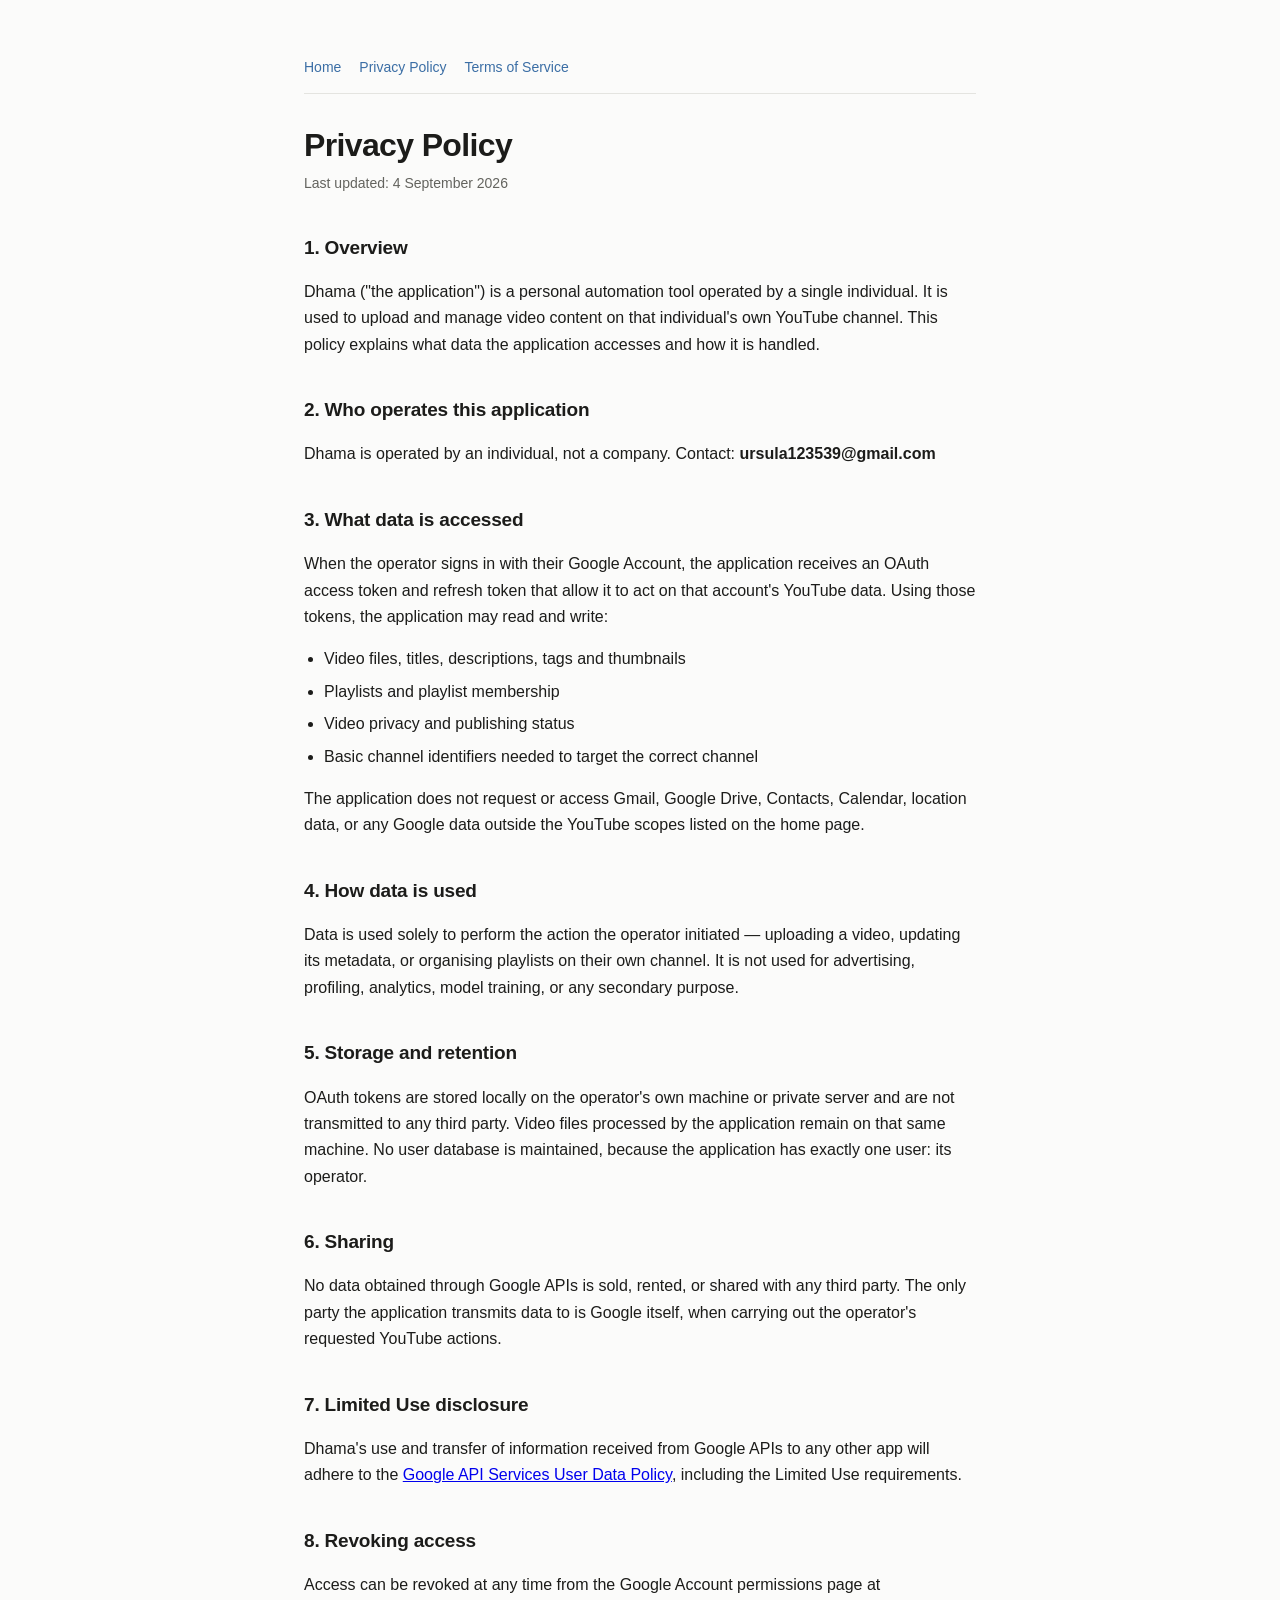
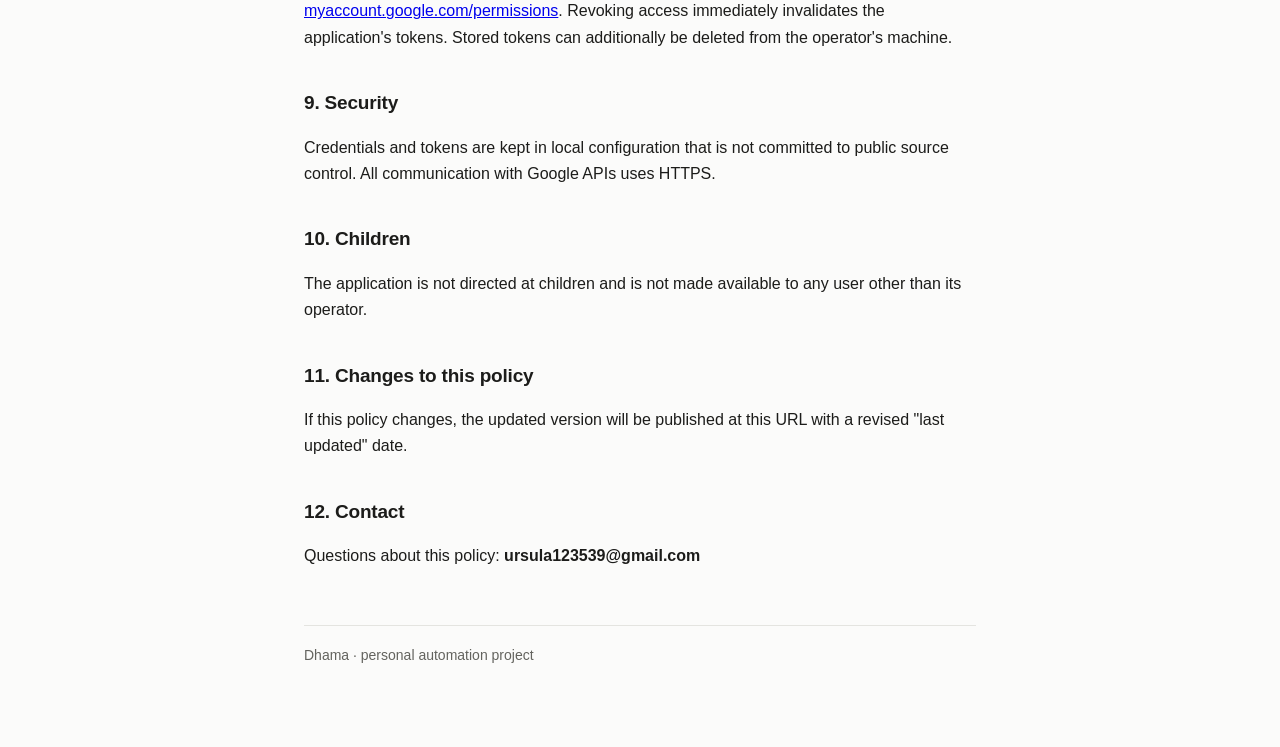
==== privacy.html @ e4a91e29 "Add Dhama home, privacy policy and terms pages" ====
<!doctype html>
<html lang="en">
<head>
<meta charset="utf-8">
<meta name="viewport" content="width=device-width,initial-scale=1">
<title>Privacy Policy — Dhama</title>
<link rel="stylesheet" href="style.css">
</head>
<body>
<div class="wrap">
<nav>
  <a href="./">Home</a>
  <a href="./privacy.html">Privacy Policy</a>
  <a href="./terms.html">Terms of Service</a>
</nav>

<h1>Privacy Policy</h1>
<p class="meta">Last updated: 4 September 2026</p>

<h2>1. Overview</h2>
<p>Dhama ("the application") is a personal automation tool operated by a single individual. It is used to upload and manage video content on that individual's own YouTube channel. This policy explains what data the application accesses and how it is handled.</p>

<h2>2. Who operates this application</h2>
<p>Dhama is operated by an individual, not a company. Contact: <strong>ursula123539@gmail.com</strong></p>

<h2>3. What data is accessed</h2>
<p>When the operator signs in with their Google Account, the application receives an OAuth access token and refresh token that allow it to act on that account's YouTube data. Using those tokens, the application may read and write:</p>
<ul>
  <li>Video files, titles, descriptions, tags and thumbnails</li>
  <li>Playlists and playlist membership</li>
  <li>Video privacy and publishing status</li>
  <li>Basic channel identifiers needed to target the correct channel</li>
</ul>
<p>The application does not request or access Gmail, Google Drive, Contacts, Calendar, location data, or any Google data outside the YouTube scopes listed on the home page.</p>

<h2>4. How data is used</h2>
<p>Data is used solely to perform the action the operator initiated — uploading a video, updating its metadata, or organising playlists on their own channel. It is not used for advertising, profiling, analytics, model training, or any secondary purpose.</p>

<h2>5. Storage and retention</h2>
<p>OAuth tokens are stored locally on the operator's own machine or private server and are not transmitted to any third party. Video files processed by the application remain on that same machine. No user database is maintained, because the application has exactly one user: its operator.</p>

<h2>6. Sharing</h2>
<p>No data obtained through Google APIs is sold, rented, or shared with any third party. The only party the application transmits data to is Google itself, when carrying out the operator's requested YouTube actions.</p>

<h2>7. Limited Use disclosure</h2>
<p>Dhama's use and transfer of information received from Google APIs to any other app will adhere to the <a href="https://developers.google.com/terms/api-services-user-data-policy">Google API Services User Data Policy</a>, including the Limited Use requirements.</p>

<h2>8. Revoking access</h2>
<p>Access can be revoked at any time from the Google Account permissions page at <a href="https://myaccount.google.com/permissions">myaccount.google.com/permissions</a>. Revoking access immediately invalidates the application's tokens. Stored tokens can additionally be deleted from the operator's machine.</p>

<h2>9. Security</h2>
<p>Credentials and tokens are kept in local configuration that is not committed to public source control. All communication with Google APIs uses HTTPS.</p>

<h2>10. Children</h2>
<p>The application is not directed at children and is not made available to any user other than its operator.</p>

<h2>11. Changes to this policy</h2>
<p>If this policy changes, the updated version will be published at this URL with a revised "last updated" date.</p>

<h2>12. Contact</h2>
<p>Questions about this policy: <strong>ursula123539@gmail.com</strong></p>

<footer>Dhama · personal automation project</footer>
</div>
</body>
</html>
---- style.css ----
:root{--bg:#fbfbfa;--fg:#1c1c1a;--muted:#63635e;--line:#e4e4e0;--accent:#3b6ea5}
@media (prefers-color-scheme:dark){:root{--bg:#17171a;--fg:#ececea;--muted:#a0a09a;--line:#2e2e33;--accent:#8ab4dd}}
*{box-sizing:border-box}
body{margin:0;background:var(--bg);color:var(--fg);font:16px/1.65 -apple-system,BlinkMacSystemFont,"Segoe UI",Roboto,Helvetica,Arial,sans-serif}
.wrap{max-width:720px;margin:0 auto;padding:56px 24px 80px}
h1{font-size:32px;line-height:1.2;margin:0 0 8px;letter-spacing:-.02em}
h2{font-size:19px;margin:36px 0 10px;letter-spacing:-.01em}
p,li{color:var(--fg)}
.lede{color:var(--muted);font-size:17px;margin:0 0 32px}
.meta{color:var(--muted);font-size:14px;margin-top:4px}
nav{border-bottom:1px solid var(--line);padding-bottom:14px;margin-bottom:32px;display:flex;gap:18px;flex-wrap:wrap}
nav a{color:var(--accent);text-decoration:none;font-size:14px}
nav a:hover{text-decoration:underline}
ul{padding-left:20px}
li{margin:6px 0}
footer{margin-top:56px;padding-top:18px;border-top:1px solid var(--line);color:var(--muted);font-size:14px}
code{background:var(--line);padding:2px 5px;border-radius:4px;font-size:13px}
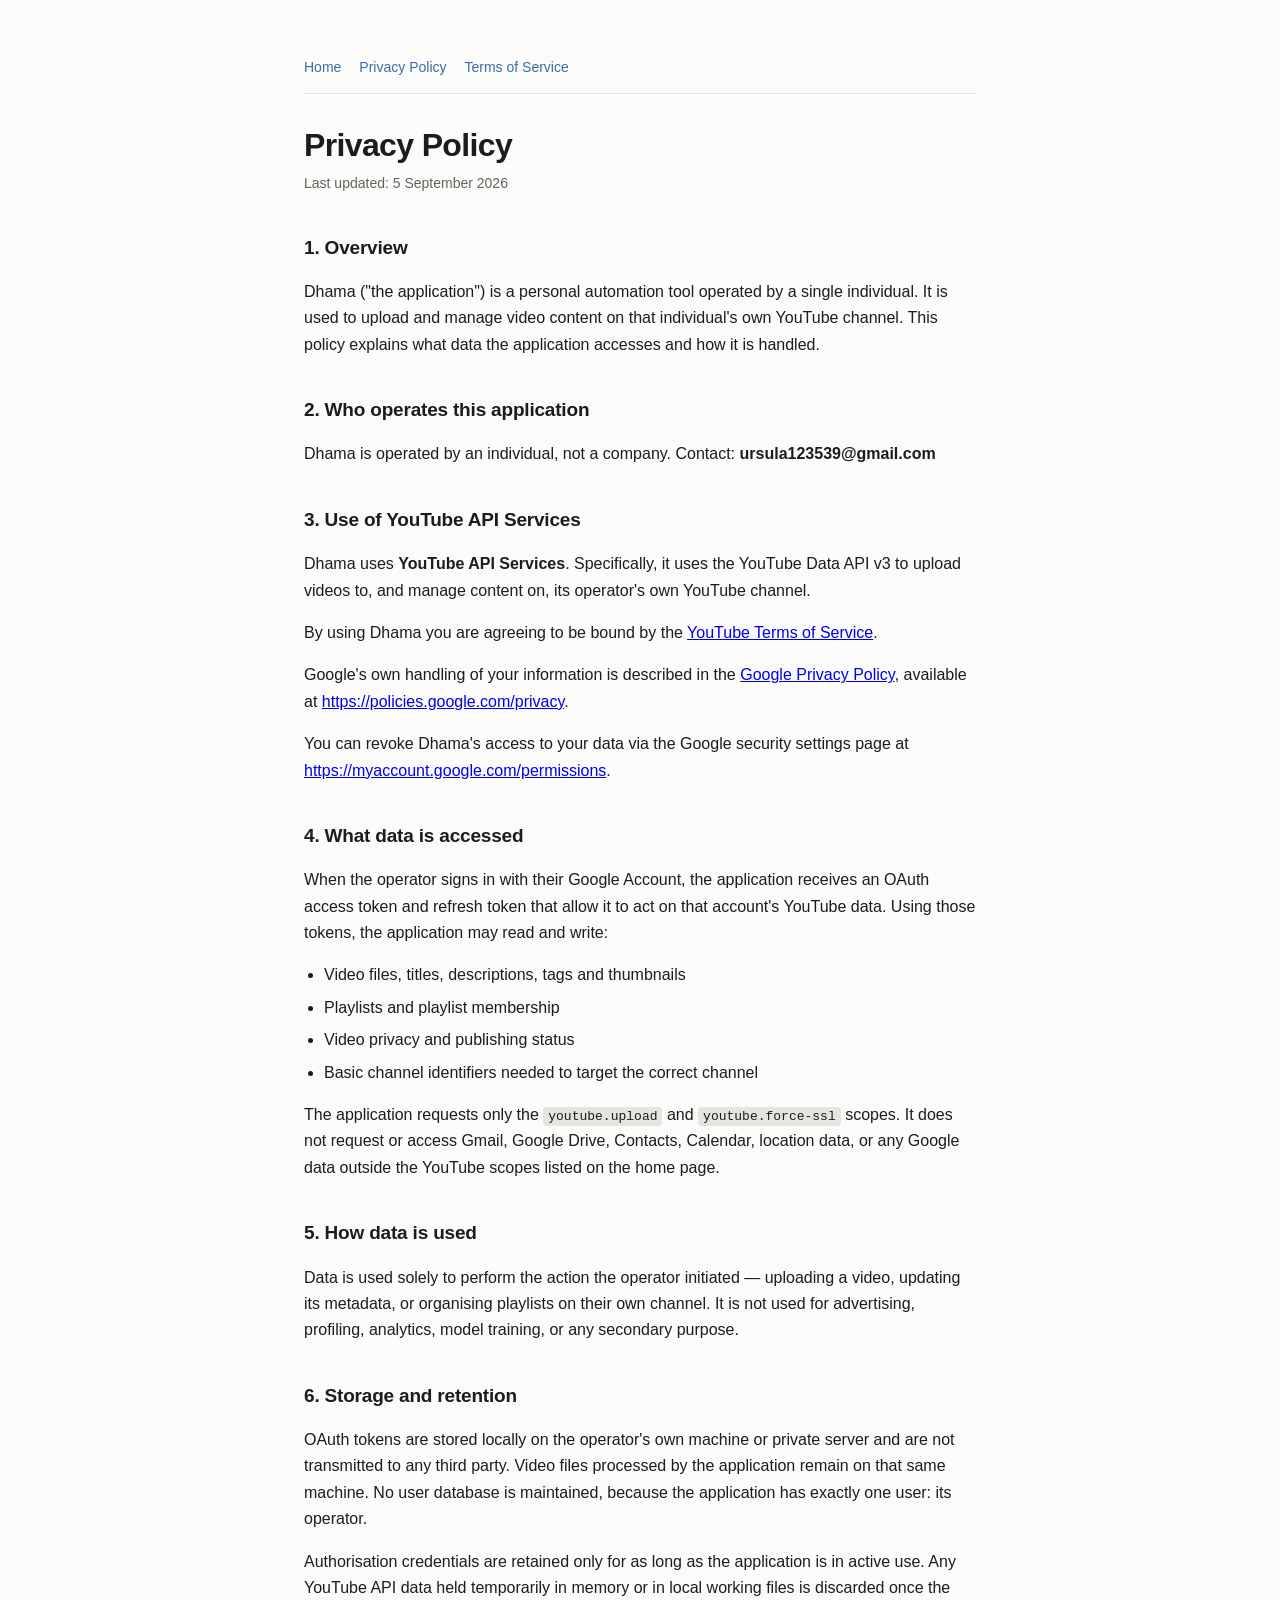
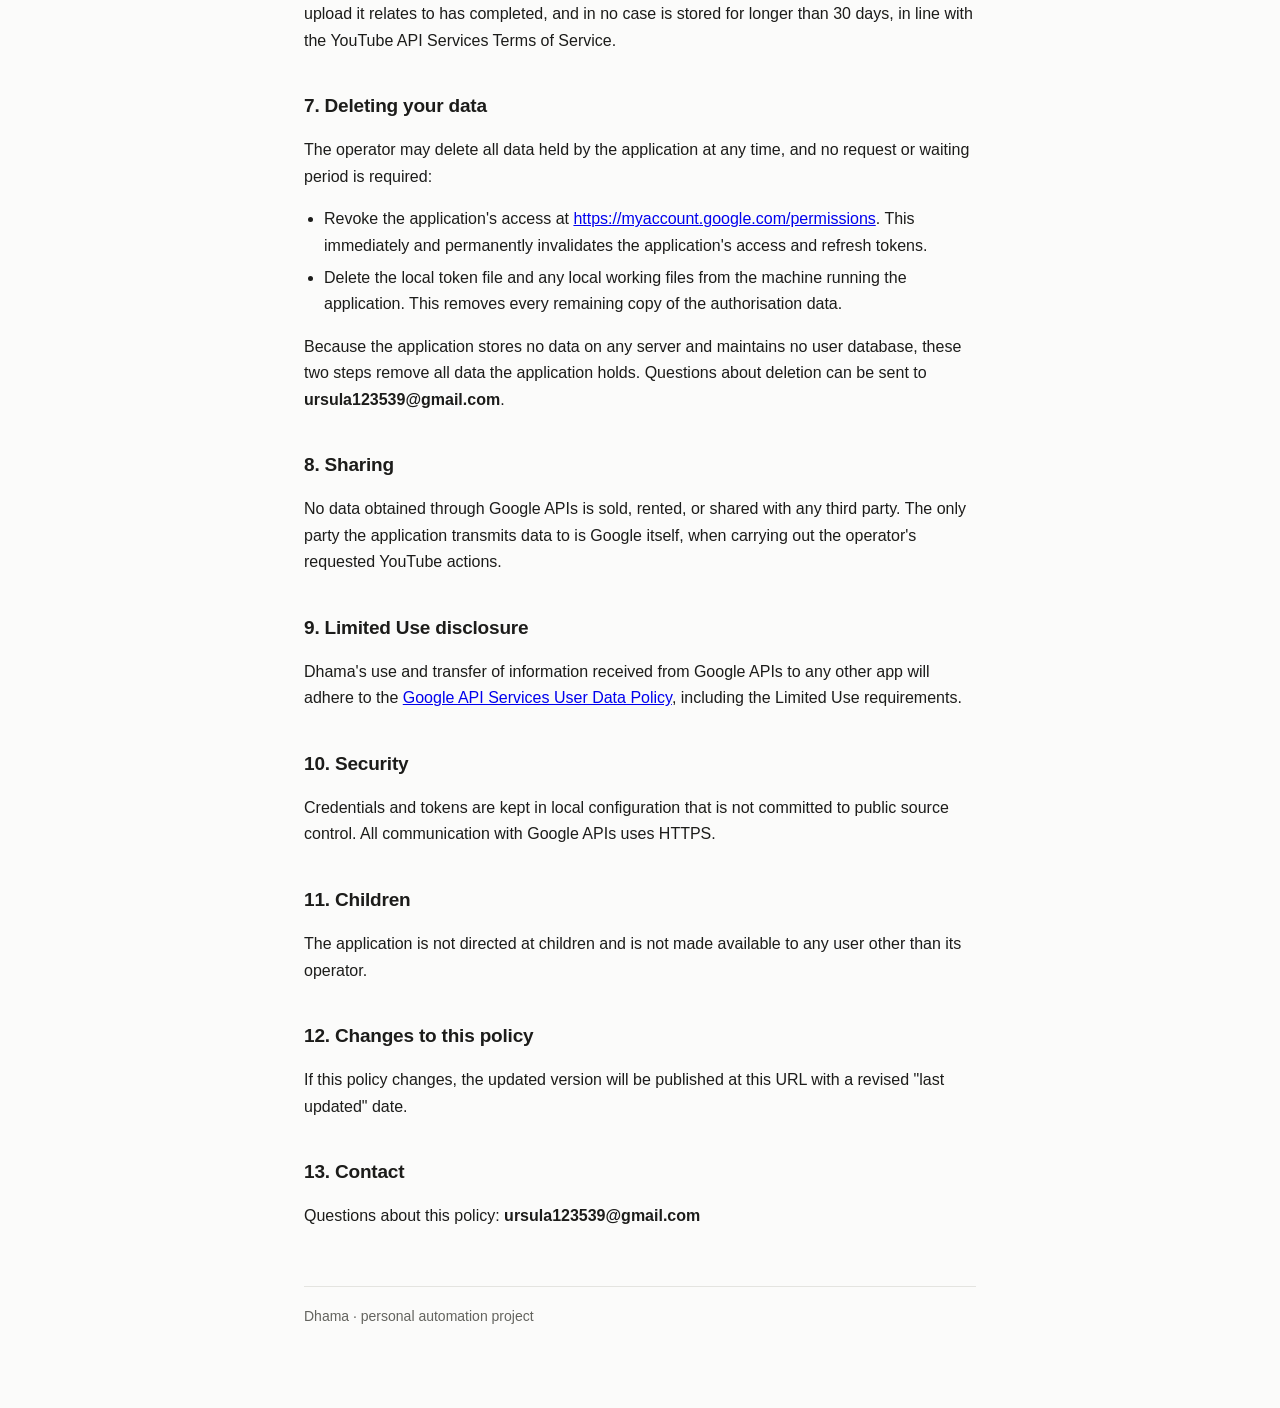
==== commit 291a3311: "Add files via upload" ====
--- a/privacy.html
+++ b/privacy.html
@@ -9,13 +9,13 @@
 <body>
 <div class="wrap">
 <nav>
-  <a href="./">Home</a>
-  <a href="./privacy.html">Privacy Policy</a>
-  <a href="./terms.html">Terms of Service</a>
+<a href="./">Home</a>
+<a href="./privacy.html">Privacy Policy</a>
+<a href="./terms.html">Terms of Service</a>
 </nav>
 
 <h1>Privacy Policy</h1>
-<p class="meta">Last updated: 4 September 2026</p>
+<p class="meta">Last updated: 5 September 2026</p>
 
 <h2>1. Overview</h2>
 <p>Dhama ("the application") is a personal automation tool operated by a single individual. It is used to upload and manage video content on that individual's own YouTube channel. This policy explains what data the application accesses and how it is handled.</p>
@@ -23,41 +23,53 @@
 <h2>2. Who operates this application</h2>
 <p>Dhama is operated by an individual, not a company. Contact: <strong>ursula123539@gmail.com</strong></p>
 
-<h2>3. What data is accessed</h2>
+<h2>3. Use of YouTube API Services</h2>
+<p>Dhama uses <strong>YouTube API Services</strong>. Specifically, it uses the YouTube Data API v3 to upload videos to, and manage content on, its operator's own YouTube channel.</p>
+<p>By using Dhama you are agreeing to be bound by the <a href="https://www.youtube.com/t/terms">YouTube Terms of Service</a>.</p>
+<p>Google's own handling of your information is described in the <a href="https://policies.google.com/privacy">Google Privacy Policy</a>, available at <a href="https://policies.google.com/privacy">https://policies.google.com/privacy</a>.</p>
+<p>You can revoke Dhama's access to your data via the Google security settings page at <a href="https://myaccount.google.com/permissions">https://myaccount.google.com/permissions</a>.</p>
+
+<h2>4. What data is accessed</h2>
 <p>When the operator signs in with their Google Account, the application receives an OAuth access token and refresh token that allow it to act on that account's YouTube data. Using those tokens, the application may read and write:</p>
 <ul>
-  <li>Video files, titles, descriptions, tags and thumbnails</li>
-  <li>Playlists and playlist membership</li>
-  <li>Video privacy and publishing status</li>
-  <li>Basic channel identifiers needed to target the correct channel</li>
+<li>Video files, titles, descriptions, tags and thumbnails</li>
+<li>Playlists and playlist membership</li>
+<li>Video privacy and publishing status</li>
+<li>Basic channel identifiers needed to target the correct channel</li>
 </ul>
-<p>The application does not request or access Gmail, Google Drive, Contacts, Calendar, location data, or any Google data outside the YouTube scopes listed on the home page.</p>
+<p>The application requests only the <code>youtube.upload</code> and <code>youtube.force-ssl</code> scopes. It does not request or access Gmail, Google Drive, Contacts, Calendar, location data, or any Google data outside the YouTube scopes listed on the home page.</p>
 
-<h2>4. How data is used</h2>
+<h2>5. How data is used</h2>
 <p>Data is used solely to perform the action the operator initiated — uploading a video, updating its metadata, or organising playlists on their own channel. It is not used for advertising, profiling, analytics, model training, or any secondary purpose.</p>
 
-<h2>5. Storage and retention</h2>
+<h2>6. Storage and retention</h2>
 <p>OAuth tokens are stored locally on the operator's own machine or private server and are not transmitted to any third party. Video files processed by the application remain on that same machine. No user database is maintained, because the application has exactly one user: its operator.</p>
+<p>Authorisation credentials are retained only for as long as the application is in active use. Any YouTube API data held temporarily in memory or in local working files is discarded once the upload it relates to has completed, and in no case is stored for longer than 30 days, in line with the YouTube API Services Terms of Service.</p>
 
-<h2>6. Sharing</h2>
+<h2>7. Deleting your data</h2>
+<p>The operator may delete all data held by the application at any time, and no request or waiting period is required:</p>
+<ul>
+<li>Revoke the application's access at <a href="https://myaccount.google.com/permissions">https://myaccount.google.com/permissions</a>. This immediately and permanently invalidates the application's access and refresh tokens.</li>
+<li>Delete the local token file and any local working files from the machine running the application. This removes every remaining copy of the authorisation data.</li>
+</ul>
+<p>Because the application stores no data on any server and maintains no user database, these two steps remove all data the application holds. Questions about deletion can be sent to <strong>ursula123539@gmail.com</strong>.</p>
+
+<h2>8. Sharing</h2>
 <p>No data obtained through Google APIs is sold, rented, or shared with any third party. The only party the application transmits data to is Google itself, when carrying out the operator's requested YouTube actions.</p>
 
-<h2>7. Limited Use disclosure</h2>
+<h2>9. Limited Use disclosure</h2>
 <p>Dhama's use and transfer of information received from Google APIs to any other app will adhere to the <a href="https://developers.google.com/terms/api-services-user-data-policy">Google API Services User Data Policy</a>, including the Limited Use requirements.</p>
 
-<h2>8. Revoking access</h2>
-<p>Access can be revoked at any time from the Google Account permissions page at <a href="https://myaccount.google.com/permissions">myaccount.google.com/permissions</a>. Revoking access immediately invalidates the application's tokens. Stored tokens can additionally be deleted from the operator's machine.</p>
-
-<h2>9. Security</h2>
+<h2>10. Security</h2>
 <p>Credentials and tokens are kept in local configuration that is not committed to public source control. All communication with Google APIs uses HTTPS.</p>
 
-<h2>10. Children</h2>
+<h2>11. Children</h2>
 <p>The application is not directed at children and is not made available to any user other than its operator.</p>
 
-<h2>11. Changes to this policy</h2>
+<h2>12. Changes to this policy</h2>
 <p>If this policy changes, the updated version will be published at this URL with a revised "last updated" date.</p>
 
-<h2>12. Contact</h2>
+<h2>13. Contact</h2>
 <p>Questions about this policy: <strong>ursula123539@gmail.com</strong></p>
 
 <footer>Dhama · personal automation project</footer>
